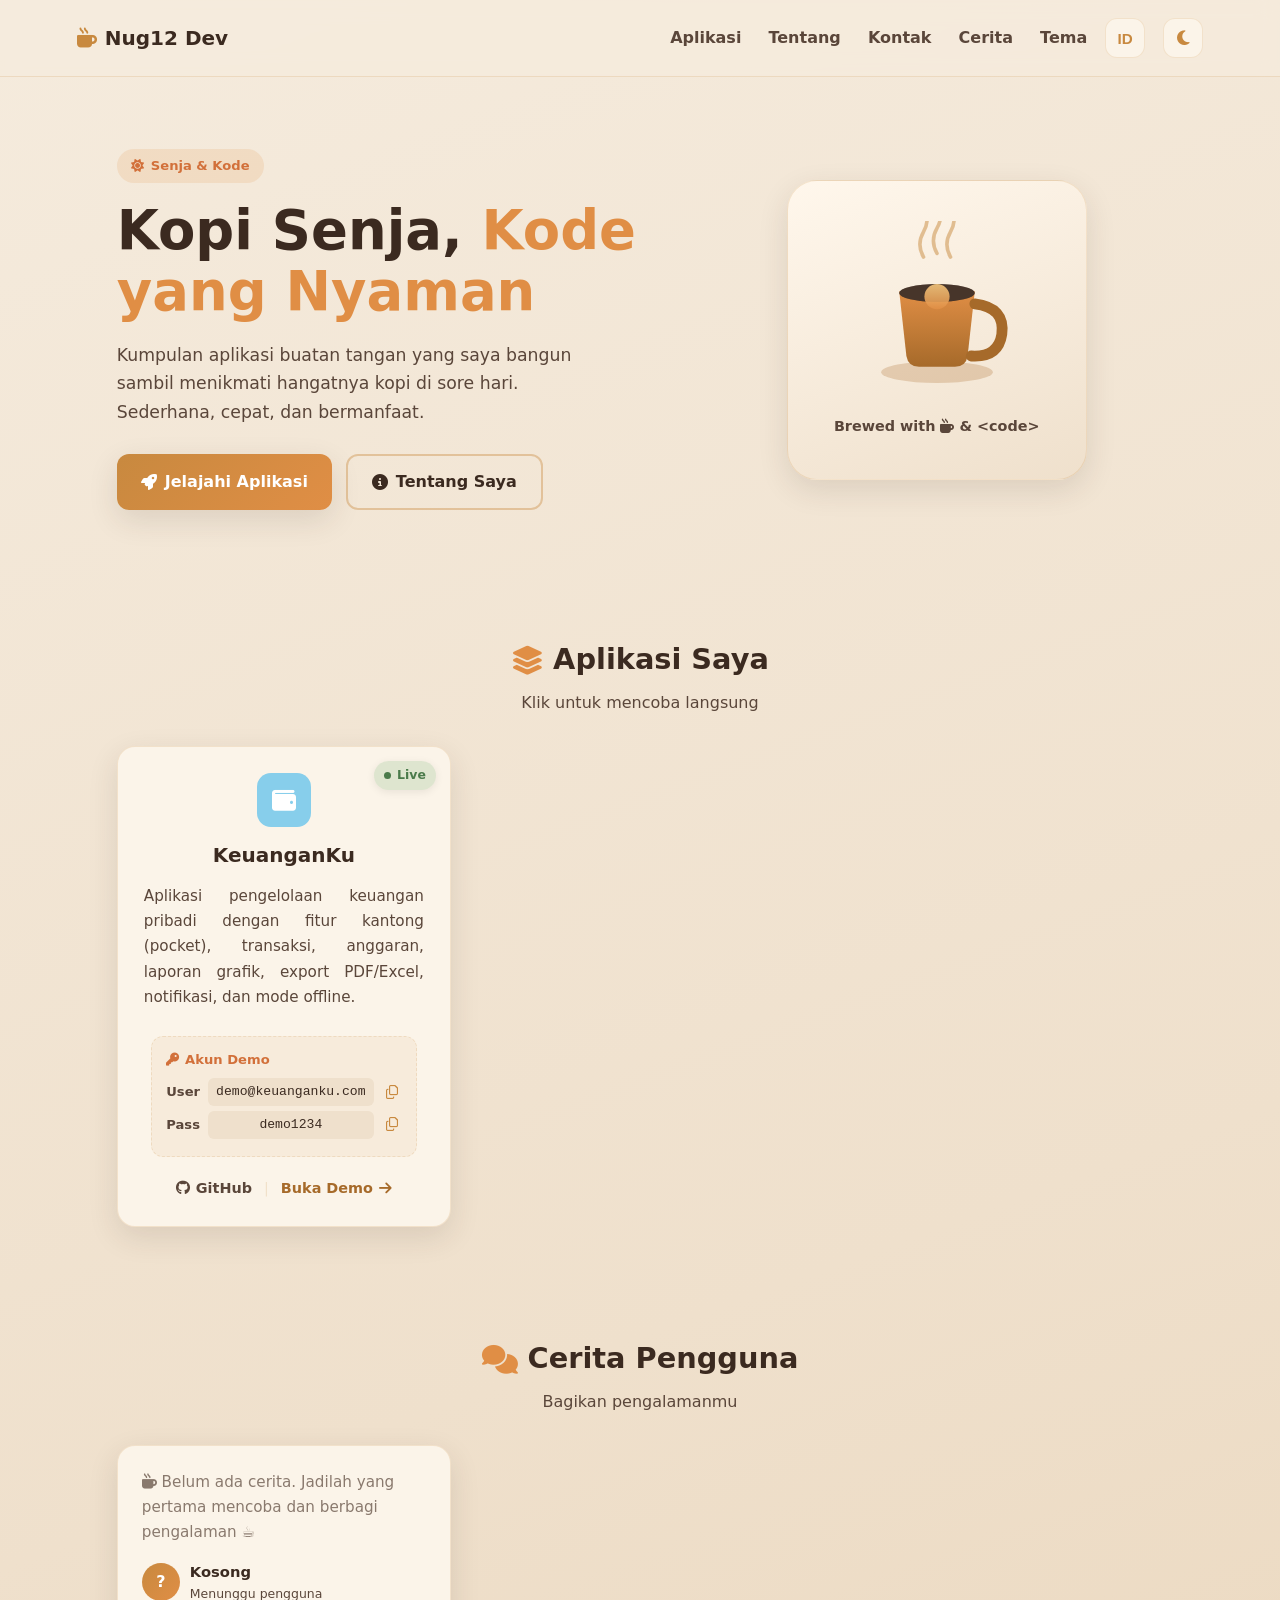
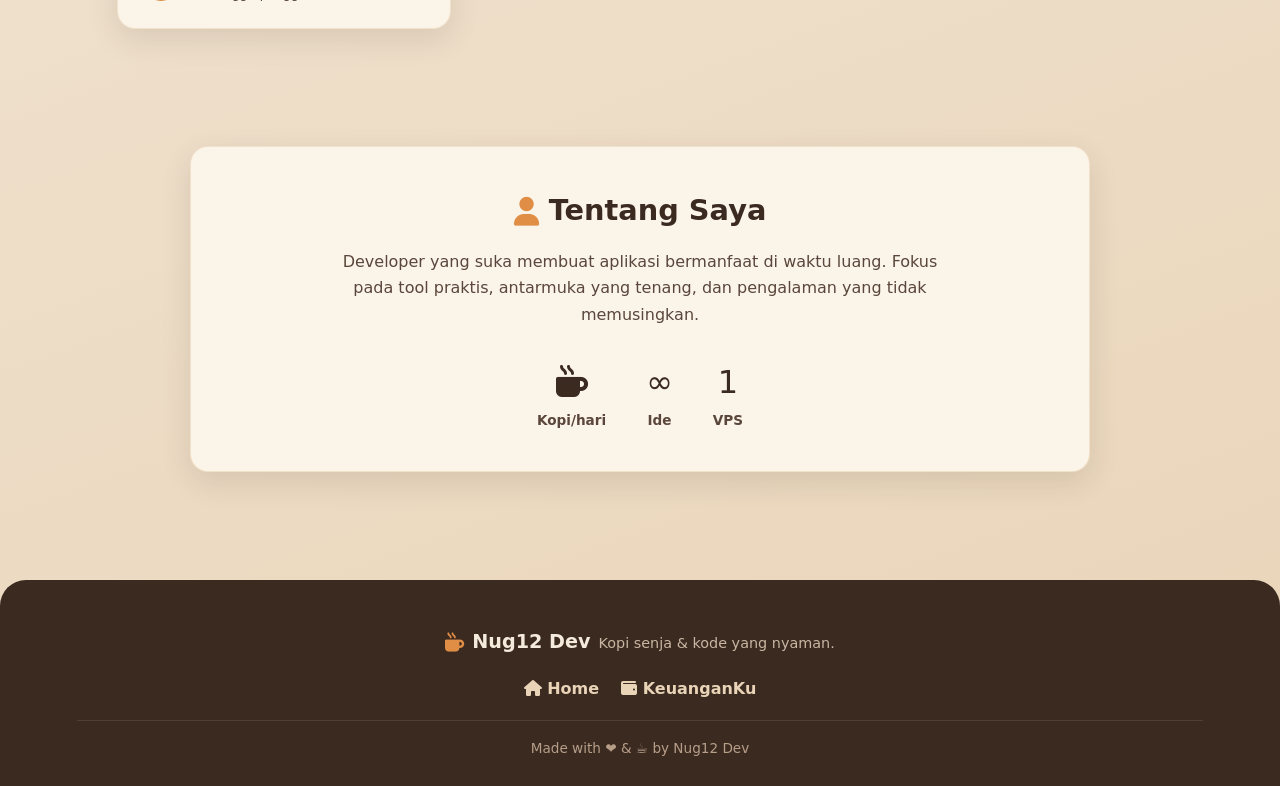
==== index.html @ 6201def8 "Fix bilingual landing page: hero orange accent, EN/ID toggle updates testimonials in real time, even" ====
<!DOCTYPE html>
<html lang="id" data-lang="id">
<head>
    <meta charset="UTF-8">
    <meta name="viewport" content="width=device-width, initial-scale=1.0">
    <title>Nug12 Dev — Kopi Senja & Kode</title>
    <link rel="preconnect" href="https://cdnjs.cloudflare.com" crossorigin>
    <link rel="stylesheet" href="style.css?v=27">
    <link rel="stylesheet" href="themes-all.css?v=26">
    <link rel="stylesheet" href="themes-gallery.css?v=5">
    <link rel="stylesheet" href="https://cdnjs.cloudflare.com/ajax/libs/font-awesome/6.5.0/css/all.min.css" media="print" onload="this.media='all'">
    <noscript><link rel="stylesheet" href="https://cdnjs.cloudflare.com/ajax/libs/font-awesome/6.5.0/css/all.min.css"></noscript>
    <script>try{const t=localStorage.getItem("theme");if(t==="dark"||(!t&&matchMedia("(prefers-color-scheme:dark)").matches))document.documentElement.classList.add("dark")}catch(e){}</script>
</head>
<body>
    <nav class="navbar">
        <div class="logo">
            <i class="fa-solid fa-mug-hot"></i> Nug12 Dev
        </div>
        <div class="nav-right">
            <div class="nav-links">
                <a href="#apps" data-text-id="Aplikasi" data-text-en="Applications">Aplikasi</a>
                <a href="#about" data-text-id="Tentang" data-text-en="About">Tentang</a>
                <a href="#contact" data-text-id="Kontak" data-text-en="Contact">Kontak</a>
                <a href="#" id="ceritaMenu" data-text-id="Cerita" data-text-en="Stories">Cerita</a>
                <a href="tema.html" data-text-id="Tema" data-text-en="Themes">Tema</a>
            </div>
            <button class="lang-toggle" id="langToggle" onclick="toggleLanguageNow()" aria-label="Ubah bahasa"><span class="lang-text">ID</span></button>
            <button class="theme-toggle" id="themeToggle" aria-label="Ganti tema">
                <i class="fa-solid fa-moon"></i>
            </button>
        </div>
    </nav>

    <main>
        <!-- HERO SPLIT -->
        <section class="hero">
            <div class="hero-text">
                <span class="badge"><i class="fa-solid fa-sun"></i> Senja & Kode</span>
                <h1 data-text-id="Kopi Senja, Kode yang Nyaman" data-text-en="Afternoon Coffee, Comfortable Code">Kopi Senja, <span class="accent">Kode yang Nyaman</span></h1>
                <p class="lead" data-text-id="Kumpulan aplikasi buatan tangan yang saya bangun sambil menikmati hangatnya kopi di sore hari. Sederhana, cepat, dan bermanfaat." data-text-en="A collection of handcrafted applications I built while enjoying warm coffee in the afternoon. Simple, fast, and useful.">Kumpulan aplikasi buatan tangan yang saya bangun sambil menikmati hangatnya kopi di sore hari. Sederhana, cepat, dan bermanfaat.</p>
                <div class="hero-cta">
                    <a href="#apps" class="btn btn-primary" data-text-id="Jelajahi Aplikasi" data-text-en="Explore Apps"><i class="fa-solid fa-rocket"></i> Jelajahi Aplikasi</a>
                    <a href="#about" class="btn btn-ghost" data-text-id="Tentang Saya" data-text-en="About Me"><i class="fa-solid fa-circle-info"></i> Tentang Saya</a>
                </div>
            </div>
            <div class="hero-art">
                <div class="art-card">
                    <!-- Custom SVG coffee illustration -->
                    <svg class="coffee-svg" viewBox="0 0 200 200" xmlns="http://www.w3.org/2000/svg" aria-label="Cangkir kopi senja">
                        <defs>
                            <linearGradient id="cup" x1="0" y1="0" x2="0" y2="1">
                                <stop offset="0%" stop-color="#E08E45"/>
                                <stop offset="100%" stop-color="#A66A2A"/>
                            </linearGradient>
                            <linearGradient id="sky" x1="0" y1="0" x2="0" y2="1">
                                <stop offset="0%" stop-color="#F5C77E"/>
                                <stop offset="100%" stop-color="#E08E45"/>
                            </linearGradient>
                        </defs>
                        <!-- steam -->
                        <g class="steam-g">
                            <path class="steam-p" d="M85 40 q-8 -14 0 -28 q8 -14 0 -28" fill="none" stroke="#C8893F" stroke-width="4" stroke-linecap="round" opacity=".5"/>
                            <path class="steam-p" d="M100 36 q-8 -14 0 -28 q8 -14 0 -28" fill="none" stroke="#C8893F" stroke-width="4" stroke-linecap="round" opacity=".5"/>
                            <path class="steam-p" d="M115 40 q-8 -14 0 -28 q8 -14 0 -28" fill="none" stroke="#C8893F" stroke-width="4" stroke-linecap="round" opacity=".5"/>
                        </g>
                        <!-- saucer -->
                        <ellipse cx="100" cy="168" rx="62" ry="12" fill="#A66A2A" opacity=".25"/>
                        <!-- cup body -->
                        <path d="M58 78 H142 L134 150 Q132 162 120 162 H80 Q68 162 66 150 Z" fill="url(#cup)"/>
                        <!-- cup inner -->
                        <ellipse cx="100" cy="80" rx="42" ry="10" fill="#3B2A20"/>
                        <ellipse cx="100" cy="80" rx="42" ry="10" fill="#5A463A" opacity=".4"/>
                        <!-- handle -->
                        <path d="M142 92 q34 4 30 34 q-4 26 -34 24" fill="none" stroke="#A66A2A" stroke-width="12" stroke-linecap="round"/>
                        <!-- sunset circle on cup -->
                        <circle cx="100" cy="84" r="14" fill="url(#sky)" opacity=".9"/>
                    </svg>
                    <p class="art-cap">Brewed with <i class="fa-solid fa-mug-hot"></i> &amp; &lt;code&gt;</p>
                </div>
            </div>
        </section>

        <!-- APPS -->
        <section class="apps" id="apps">
            <h2 class="section-title" data-text-id="Aplikasi Saya" data-text-en="My Applications"><i class="fa-solid fa-layer-group"></i> Aplikasi Saya</h2>
            <p class="section-sub" data-text-id="Klik untuk mencoba langsung" data-text-en="Click to try directly">Klik untuk mencoba langsung</p>
            <div class="apps-grid" id="appsGrid"><!-- injected by script.js --></div>
        </section>

        <!-- TESTIMONIALS -->
        <section class="testi" id="testi">
            <h2 class="section-title" data-text-id="Cerita Pengguna" data-text-en="User Stories"><i class="fa-solid fa-comments"></i> Cerita Pengguna</h2>
            <p class="section-sub" data-text-id="Bagikan pengalamanmu" data-text-en="Share your experience"><i class="fa-solid fa-mug-hot"></i> Bagikan pengalamanmu</p>
            <div class="testi-grid" id="testiGrid"><!-- injected by script.js --></div>
        </section>

        <!-- ABOUT -->
        <section class="about" id="about">
            <div class="about-inner">
                <h2 class="section-title" data-text-id="Tentang Saya" data-text-en="About Me"><i class="fa-solid fa-user"></i> Tentang Saya</h2>
                <p data-text-id="Developer yang suka membuat aplikasi bermanfaat di waktu luang. Fokus pada tool praktis, antarmuka yang tenang, dan pengalaman yang tidak memusingkan." data-text-en="A developer who loves building useful apps in spare time. Focus on practical tools, calm interfaces, and non-confusing experiences.">Developer yang suka membuat aplikasi bermanfaat di waktu luang. Fokus pada tool praktis, antarmuka yang tenang, dan pengalaman yang tidak memusingkan.</p>
                <div class="stats">
                    <div class="stat"><span class="num"><i class="fa-solid fa-mug-hot"></i></span><span class="lbl">Kopi/hari</span></div>
                    <div class="stat"><span class="num">∞</span><span class="lbl">Ide</span></div>
                    <div class="stat"><span class="num">1</span><span class="lbl">VPS</span></div>
                </div>
            </div>
        </section>
    </main>

    <footer class="footer" id="contact">
        <div class="foot-brand">
            <i class="fa-solid fa-mug-hot"></i> Nug12 Dev
            <p data-text-id="Kopi senja & kode yang nyaman." data-text-en="Afternoon coffee & comfortable code.">Kopi senja &amp; kode yang nyaman.</p>
        </div>
        <div class="foot-links">
            <a href="https://nug12.biz.id" data-text-id="Home" data-text-en="Home"><i class="fa-solid fa-house"></i> Home</a>
            <a href="https://keuanganku.nug12.biz.id" data-text-id="KeuanganKu" data-text-en="KeuanganKu"><i class="fa-solid fa-wallet"></i> KeuanganKu</a>
        </div>
        <p class="copy" data-text-id="Made with ❤️ & ☕ by Nug12 Dev" data-text-en="Made with ❤️ & ☕ by Nug12 Dev">Made with <i class="fa-solid fa-heart"></i> &amp; <i class="fa-solid fa-mug-hot"></i> by Nug12 Dev</p>
    </footer>


    <!-- MODAL CERITA PENGGUNA -->
    <div class="modal-overlay" id="ceritaModal" aria-hidden="true">
        <div class="modal-box" role="dialog" aria-modal="true" aria-labelledby="ceritaTitle">
            <button class="modal-close" id="ceritaClose" aria-label="Tutup">&times;</button>
            <h3 id="ceritaTitle" data-text-id="Bagikan Ceritamu" data-text-en="Share Your Story"><i class="fa-solid fa-comments"></i> Bagikan Ceritamu <i class="fa-solid fa-mug-hot"></i></h3>
            <form class="testi-form" id="testiForm" style="box-shadow:none;margin:0;padding:0;border:none;background:transparent">
                <div class="form-row">
                    <input type="text" id="tName" placeholder="Nama" maxlength="50" required>
                    <input type="text" id="tRole" placeholder="Peran (mis. Developer)" maxlength="50">
                </div>
                <textarea id="tQuote" placeholder="Cerita kamu..." maxlength="600" required></textarea>
                <input type="text" id="tHp" class="hp" tabindex="-1" autocomplete="off" aria-hidden="true">
                <div class="form-actions">
                    <button type="submit" class="btn btn-primary" data-text-id="Kirim" data-text-en="Send"><i class="fa-solid fa-paper-plane"></i> Kirim</button>
                    <span class="form-msg" id="tMsg"></span>
                </div>
            </form>
        </div>
    </div>

    <script src="themes-data.js?v=16" defer></script>
    <script src="themes-gallery.js?v=16" defer></script>
    <script src="lang.js?v=9" defer></script>
    <script src="script.js?v=10" defer></script>
</body>
</html>
---- style.css ----
:root{
  --cream:#F5EBDD;
  --cream-2:#EFE0CC;
  --caramel:#C8893F;
  --caramel-d:#A66A2A;
  --espresso:#3B2A20;
  --espresso-2:#5A463A;
  --sunset:#E08E45;
  --sunset-2:#D2703A;
  --card:#FBF4E9;
  --card-2:#FFF7EC;
  --shadow:0 10px 30px rgba(59,42,32,.12);
  --border:rgba(200,137,63,.18);
  --radius:18px;
}
/* DARK: senja malam */
html.dark{
  --cream:#241813;
  --cream-2:#1E130F;
  --card:#2E1F18;
  --card-2:#362519;
  --espresso:#F0E2D2;
  --espresso-2:#C9B6A3;
  --caramel:#E08E45;
  --caramel-d:#F0A857;
  --sunset:#E89B52;
  --sunset-2:#F0A857;
  --shadow:0 10px 30px rgba(0,0,0,.4);
  --border:rgba(224,142,69,.22);
}
*{box-sizing:border-box;margin:0;padding:0}
html{scroll-behavior:smooth}
body{
  font-family:"Segoe UI",system-ui,-apple-system,sans-serif;
  background:linear-gradient(160deg,var(--cream) 0%,var(--cream-2) 55%,#E9D4B8 100%);
  color:var(--espresso);line-height:1.65;min-height:100vh;
  transition:background .4s,color .4s;
}
html.dark body{background:linear-gradient(160deg,#1E130F 0%,#241813 60%,#2A1A12 100%)}
/* NAV */
.navbar{display:flex;justify-content:space-between;align-items:center;padding:18px 6vw;
  background:rgba(245,235,221,.7);backdrop-filter:blur(10px);position:sticky;top:0;z-index:50;border-bottom:1px solid var(--border);transition:background .4s}
html.dark .navbar{background:rgba(30,19,15,.75)}
.nav-right{display:flex;align-items:center;gap:18px}
.logo{font-weight:800;font-size:1.25rem;color:var(--espresso);display:flex;align-items:center;gap:8px}
.logo i{color:var(--caramel)}
.nav-links a{margin-left:22px;text-decoration:none;color:var(--espresso-2);font-weight:600;transition:.2s}
.nav-links a:hover{color:var(--caramel-d)}
.theme-toggle{background:var(--card);border:1px solid var(--border);color:var(--caramel);width:40px;height:40px;border-radius:12px;cursor:pointer;font-size:1.05rem;transition:.2s;display:flex;align-items:center;justify-content:center}
.theme-toggle:hover{transform:rotate(-15deg) scale(1.05)}
/* HERO */
.hero{display:grid;grid-template-columns:1.1fr .9fr;gap:40px;align-items:center;padding:8vh 6vw;max-width:1200px;margin:0 auto}
.badge{display:inline-flex;align-items:center;gap:7px;background:rgba(224,142,69,.16);color:var(--sunset-2);padding:6px 14px;border-radius:30px;font-size:.82rem;font-weight:700;margin-bottom:18px}
.hero h1{font-size:clamp(2.1rem,4.5vw,3.4rem);line-height:1.12;font-weight:800;color:var(--espresso)}
.accent{color:var(--sunset)}
.lead{margin:18px 0 28px;font-size:1.08rem;color:var(--espresso-2);max-width:480px}
.hero-cta{display:flex;gap:14px;flex-wrap:wrap}
.btn{display:inline-flex;align-items:center;gap:8px;padding:13px 24px;border-radius:12px;font-weight:700;text-decoration:none;transition:transform .15s,box-shadow .15s}
.btn-primary{background:linear-gradient(135deg,var(--caramel),var(--sunset));color:#fff;box-shadow:var(--shadow)}
.btn-primary:hover{transform:translateY(-2px);box-shadow:0 14px 36px rgba(224,142,69,.35)}
.btn-ghost{background:transparent;color:var(--espresso);border:2px solid rgba(200,137,63,.4)}
.btn-ghost:hover{border-color:var(--caramel);background:rgba(200,137,63,.08)}
/* HERO ART */
.hero-art{display:flex;justify-content:center}
.art-card{position:relative;width:300px;height:300px;border-radius:30px;background:linear-gradient(160deg,var(--card-2),var(--cream-2));box-shadow:var(--shadow);display:flex;flex-direction:column;align-items:center;justify-content:center;gap:14px;border:1px solid var(--border);transition:background .4s}
.coffee-svg{width:180px;height:180px}
.steam-g .steam-p{animation:steam 2.6s infinite ease-in}
.steam-g .steam-p:nth-child(2){animation-delay:.5s}
.steam-g .steam-p:nth-child(3){animation-delay:1s}
@keyframes steam{0%{opacity:0;transform:translateY(6px)}40%{opacity:.6}100%{opacity:0;transform:translateY(-10px)}}
.art-cap{color:var(--espresso-2);font-weight:600;font-size:.9rem}
/* SECTIONS */
.section-title{font-size:1.8rem;font-weight:800;color:var(--espresso);margin-bottom:6px;display:flex;align-items:center;gap:10px;justify-content:center}
.section-title i{color:var(--sunset)}
.section-sub{color:var(--espresso-2);margin-bottom:30px;text-align:center}
.apps,.testi{padding:6vh 6vw;max-width:1200px;margin:0 auto}
.apps-grid,.testi-grid{display:grid;grid-template-columns:repeat(auto-fill,minmax(270px,1fr));gap:22px}
.app-card{background:var(--card);border-radius:var(--radius);padding:26px;box-shadow:var(--shadow);border:1px solid var(--border);transition:transform .2s,box-shadow .2s;display:flex;flex-direction:column;gap:12px}
.app-card:hover{transform:translateY(-5px);box-shadow:0 18px 40px rgba(59,42,32,.18)}
.app-icon{width:54px;height:54px;border-radius:14px;display:flex;align-items:center;justify-content:center;font-size:1.5rem;color:#fff}
.app-card h3{font-size:1.25rem;color:var(--espresso)}
.app-card p{color:var(--espresso-2);font-size:.95rem;flex:1}
.app-meta{margin-top:auto;display:flex;align-items:center;justify-content:space-between;gap:12px;padding-top:8px}
.status{font-size:.78rem;font-weight:700;padding:4px 10px;border-radius:20px;display:inline-flex;align-items:center;gap:6px}
.status .dot{width:7px;height:7px;border-radius:50%;background:currentColor;display:inline-block}
.status.live{background:rgba(90,160,90,.18);color:#4a7a4a}
.status.live .dot{animation:pulseDot 1.4s infinite}
.status.down{background:rgba(192,57,43,.18);color:#c0392b}
.status.down .dot{animation:none}
@keyframes pulseDot{0%{box-shadow:0 0 0 0 currentColor;opacity:1}70%{box-shadow:0 0 0 6px transparent;opacity:.5}100%{box-shadow:0 0 0 0 transparent;opacity:1}}
.app-link{text-decoration:none;color:var(--caramel-d);font-weight:700;font-size:.9rem;display:inline-flex;align-items:center;gap:6px}
.app-link:hover{color:var(--sunset-2)}
/* TESTIMONIAL */
.testi-card{background:var(--card);border-radius:var(--radius);padding:24px;box-shadow:var(--shadow);border:1px solid var(--border);display:flex;flex-direction:column;gap:14px;transition:transform .2s}
.testi-card:hover{transform:translateY(-4px)}
.testi-quote{font-style:italic;color:var(--espresso-2)}
.testi-empty{color:var(--espresso-2);opacity:.7;font-size:.95rem}
.testi-author{display:flex;align-items:center;gap:10px;margin-top:auto}
.testi-avatar{width:38px;height:38px;border-radius:50%;background:linear-gradient(135deg,var(--caramel),var(--sunset));display:flex;align-items:center;justify-content:center;color:#fff;font-weight:800}
.testi-name{font-weight:700;color:var(--espresso);font-size:.92rem}
.testi-role{font-size:.78rem;color:var(--espresso-2)}
/* ABOUT */
.about{padding:7vh 6vw;display:flex;justify-content:center}
.about-inner{background:var(--card);border-radius:var(--radius);padding:40px;box-shadow:var(--shadow);border:1px solid var(--border);transition:background .4s;max-width:900px;width:100%;text-align:center}
.about p{color:var(--espresso-2);margin-top:14px;max-width:620px;margin-left:auto;margin-right:auto}
.about .section-title{justify-content:center;margin-bottom:14px}
.stats{display:flex;justify-content:center;gap:40px;margin-top:28px;flex-wrap:wrap}
.stat{display:flex;flex-direction:column;align-items:center}
.stat .num{font-size:2rem}
.stat .lbl{color:var(--espresso-2);font-size:.85rem;font-weight:600}
/* FOOTER */
.footer{background:var(--espresso);color:#F5EBDD;padding:46px 6vw 26px;margin-top:5vh;border-radius:26px 26px 0 0;transition:background .4s;text-align:center}
html.dark .footer{background:#140C08}
.foot-brand{font-size:1.2rem;font-weight:800;display:flex;align-items:center;gap:8px;margin-bottom:8px;justify-content:center}
.foot-brand i{color:var(--sunset)}
.foot-brand p{font-size:.9rem;color:#C9B6A3;font-weight:400;margin-top:4px}
.foot-links{display:flex;gap:22px;margin:18px auto;flex-wrap:wrap;justify-content:center}
.foot-links a{color:#E9D4B8;text-decoration:none;font-weight:600;transition:.2s}
.foot-links a:hover{color:var(--sunset)}
.copy{text-align:center;color:#B79E89;font-size:.85rem;margin-top:18px;border-top:1px solid rgba(255,255,255,.1);padding-top:16px}
/* RESPONSIVE */
@media(max-width:820px){
  .hero{grid-template-columns:1fr;text-align:center;padding-top:5vh}
  .lead{margin-left:auto;margin-right:auto}
  .hero-cta{justify-content:center}
  .hero-art{order:-1;margin-bottom:10px}
  .nav-links{display:none}
}
/* APP DEMO BOX */
.app-demo{margin-top:14px;background:rgba(200,137,63,.08);border:1px dashed var(--border);border-radius:12px;padding:12px 14px}
.demo-title{font-weight:700;color:var(--sunset-2);font-size:.82rem;margin-bottom:8px;display:flex;align-items:center;gap:6px}
.demo-row{display:flex;align-items:center;gap:8px;font-size:.82rem;margin:5px 0}
.demo-row span{color:var(--espresso-2);width:34px;font-weight:600}
.demo-row code{flex:1;background:var(--cream-2);padding:3px 8px;border-radius:6px;font-family:monospace;color:var(--espresso);overflow:hidden;text-overflow:ellipsis;white-space:nowrap}
.copy-btn{background:none;border:none;color:var(--caramel);cursor:pointer;font-size:.85rem;padding:2px 4px;border-radius:5px;transition:.15s}
.copy-btn:hover{background:var(--caramel);color:#fff}
/* BADGE LIVE - pojok kanan atas card */
.app-card{position:relative;overflow:hidden}
.status.corner{position:absolute;top:14px;right:14px;left:auto;margin:0;z-index:2;
  box-shadow:0 2px 8px rgba(0,0,0,.08)}

/* KEUANGANKU CARD - CENTER ALIGNED */
.keuanganku-card {
  display:flex;
  flex-direction:column;
  align-items:center;
  text-align:center;
}
.app-icon-wrapper {
  display:flex;
  flex-direction:column;
  align-items:center;
  gap:12px;
  width:100%;
}
.keuanganku-card .app-icon {
  margin:0 auto;
}
.keuanganku-card h3 {
  margin:0;
  text-align:center;
}
.keuanganku-card p {
  text-align:center;
}
.keuanganku-card .app-meta {
  justify-content:center;
  width:100%;
}

/* TESTIMONIAL FORM */
.testi-form{background:var(--card);border:1px solid var(--border);border-radius:var(--radius);
  padding:18px 20px;box-shadow:var(--shadow);margin-bottom:26px;display:flex;flex-direction:column;gap:12px;max-width:680px}
.form-row{display:flex;gap:12px;flex-wrap:wrap}
.testi-form input,.testi-form textarea{width:100%;padding:11px 14px;border-radius:10px;
  border:1px solid var(--border);background:var(--cream-2);color:var(--espresso);font-family:inherit;font-size:.95rem;transition:.2s}
.testi-form input:focus,.testi-form textarea:focus{outline:none;border-color:var(--caramel);box-shadow:0 0 0 3px rgba(200,137,63,.15)}
.testi-form textarea{min-height:84px;resize:vertical}
.testi-form .hp{display:none}
.form-actions{display:flex;align-items:center;gap:14px;flex-wrap:wrap;justify-content:center}
.form-msg{font-size:.88rem;font-weight:600}
.testi-form .btn-primary{padding:10px 20px;font-size:.92rem}
/* GH link */
.gh-link{color:var(--espresso-2);font-weight:600}
.gh-link:hover{color:var(--caramel-d)}
.sep{color:var(--border);font-weight:300;font-size:.9rem;user-select:none}
.app-card p{text-align:justify}

.theme-selector:hover {
  border-color: var(--caramel);
}
.theme-selector:focus {
  outline: none;
  border-color: var(--caramel);
  box-shadow: 0 0 0 3px rgba(200, 137, 63, 0.15);
}
@media (max-width: 820px) {
  .theme-selector {
    font-size: 0.85rem;
    max-width: 140px;
  }
}

/* ===== MODAL CERITA PENGGUNA ===== */
.modal-overlay{
  position:fixed;inset:0;background:rgba(20,12,8,.55);backdrop-filter:blur(4px);
  display:flex;align-items:center;justify-content:center;z-index:200;
  opacity:0;visibility:hidden;transition:opacity .25s,visibility .25s;padding:20px
}
.modal-overlay.open{opacity:1;visibility:visible}
.modal-box{
  background:var(--card);border:1px solid var(--border);border-radius:var(--radius);
  padding:28px 26px;max-width:520px;width:100%;box-shadow:0 20px 50px rgba(0,0,0,.35);
  position:relative;transform:translateY(12px) scale(.98);transition:transform .25s;max-height:90vh;overflow:auto
}
.modal-overlay.open .modal-box{transform:translateY(0) scale(1)}
.modal-box h3{color:var(--espresso);font-size:1.25rem;margin-bottom:16px;display:flex;align-items:center;gap:9px;justify-content:center}
.modal-box h3 i{color:var(--sunset)}
.modal-close{position:absolute;top:14px;right:16px;background:none;border:none;font-size:1.6rem;
  line-height:1;color:var(--espresso-2);cursor:pointer;transition:.15s}
.modal-close:hover{color:var(--caramel);transform:rotate(90deg)}
.modal-box .testi-form{margin:0;padding:0;border:none;background:transparent;box-shadow:none}

/* KeuanganKu card logo adapt dark/light */
.app-card-icon {
  filter: brightness(1);
  transition: filter 0.3s ease;
}

.dark .app-card-icon {
  filter: brightness(1.2) invert(0.15);
}

/* Language toggle button — match theme-toggle style */
.lang-toggle {
  background: var(--card);
  border: 1px solid var(--border);
  color: var(--caramel);
  width: 40px;
  height: 40px;
  border-radius: 12px;
  cursor: pointer;
  font-size: 1.05rem;
  transition: .2s;
  display: flex;
  align-items: center;
  justify-content: center;
  gap: 4px;
  padding: 0 8px;
}

.lang-toggle:hover {
  transform: rotate(15deg) scale(1.05);
}

.lang-toggle i {
  display: none;
}

.lang-toggle .lang-text {
  font-weight: 700;
  font-size: 0.95rem;
}

.dark .lang-toggle {
  background: var(--card-dark, #2a2a2a);
  color: var(--caramel-light, #e8d4b8);
}
---- themes-all.css ----
/* ========================================
   THEMES COLLECTION - 20 Tema Landing Page
   10 Coffee (dark pekat) + 10 Soft Dark (dark terang)
   ======================================== */

/* Cinnamon Latte - Kayu manis hangat — lebih soft dari original */
[data-theme="cinnamon-latte"] {
  --cream: #F8F0E5;
  --cream-2: #F0E4D2;
  --card: #FDF6EC;
  --card-2: #FFF8EF;
  --caramel: #C8854F;
  --caramel-d: #B5703A;
  --espresso: #3E2C1E;
  --espresso-2: #6B5340;
  --sunset: #E0894E;
  --sunset-2: #D2703A;
  --border: rgba(200,133,79,.15);
}
[data-theme="cinnamon-latte"].dark {
  --cream: #201610;
  --cream-2: #1A120C;
  --card: #2C2018;
  --card-2: #34241B;
  --caramel: #E08E45;
  --caramel-d: #F0A857;
  --espresso: #F0E4D2;
  --espresso-2: #C9B6A3;
  --sunset: #E89B52;
  --sunset-2: #F0A857;
  --border: rgba(224,142,69,.2);
}

/* Mocha Night - Mocha pekat — elegan, kontras tinggi */
[data-theme="mocha-night"] {
  --cream: #F2EADE;
  --cream-2: #E8DCCB;
  --card: #FBF4EA;
  --card-2: #FFF7EE;
  --caramel: #7A5C3A;
  --caramel-d: #684F32;
  --espresso: #2A1E14;
  --espresso-2: #5C4635;
  --sunset: #C88A4E;
  --sunset-2: #B87840;
  --border: rgba(122,92,58,.15);
}
[data-theme="mocha-night"].dark {
  --cream: #140E0A;
  --cream-2: #0F0A07;
  --card: #1E1510;
  --card-2: #261A13;
  --caramel: #D4945A;
  --caramel-d: #E0A36C;
  --espresso: #E8DCCB;
  --espresso-2: #B8A290;
  --sunset: #D4945A;
  --sunset-2: #E0A36C;
  --border: rgba(212,148,90,.2);
}

/* Caramel Macchiato - Karamel manis — cerah, energetik */
[data-theme="caramel-macchiato"] {
  --cream: #F6EDE0;
  --cream-2: #EDE0CF;
  --card: #FEF5E8;
  --card-2: #FFF8ED;
  --caramel: #D4943C;
  --caramel-d: #C48430;
  --espresso: #3B2A1C;
  --espresso-2: #6E5540;
  --sunset: #E8994A;
  --sunset-2: #DC8840;
  --border: rgba(212,148,60,.15);
}
[data-theme="caramel-macchiato"].dark {
  --cream: #221710;
  --cream-2: #1A120C;
  --card: #2E1F15;
  --card-2: #36261A;
  --caramel: #E8A050;
  --caramel-d: #F0B060;
  --espresso: #EDE0CF;
  --espresso-2: #C4AE9A;
  --sunset: #E8A050;
  --sunset-2: #F0B060;
  --border: rgba(232,160,80,.2);
}

/* Sunset Ember - Bara senja — orange menyala, dramatis */
[data-theme="sunset-ember"] {
  --cream: #F7EDE0;
  --cream-2: #EFE0D0;
  --card: #FEF5EC;
  --card-2: #FFF8F0;
  --caramel: #D46A3A;
  --caramel-d: #C45C30;
  --espresso: #3A2820;
  --espresso-2: #6E4E3E;
  --sunset: #E87A3C;
  --sunset-2: #DC6C30;
  --border: rgba(212,106,58,.15);
}
[data-theme="sunset-ember"].dark {
  --cream: #241510;
  --cream-2: #1C100C;
  --card: #301D15;
  --card-2: #38251A;
  --caramel: #E88040;
  --caramel-d: #F09050;
  --espresso: #EFE0D0;
  --espresso-2: #C8A898;
  --sunset: #E88040;
  --sunset-2: #F09050;
  --border: rgba(232,128,64,.2);
}

/* Hazelnut Cream - Krim hazelnut — lembut, netral, kalem */
[data-theme="hazelnut-cream"] {
  --cream: #FAF2E6;
  --cream-2: #F2E8D8;
  --card: #FFF7EE;
  --card-2: #FFFAF2;
  --caramel: #B8966A;
  --caramel-d: #A58658;
  --espresso: #3C3024;
  --espresso-2: #6E5E4E;
  --sunset: #D49864;
  --sunset-2: #C88854;
  --border: rgba(184,150,106,.15);
}
[data-theme="hazelnut-cream"].dark {
  --cream: #1E1610;
  --cream-2: #16100C;
  --card: #2A2018;
  --card-2: #32281E;
  --caramel: #D4A06C;
  --caramel-d: #DCB07C;
  --espresso: #F2E8D8;
  --espresso-2: #C8B8A8;
  --sunset: #D4A06C;
  --sunset-2: #DCB07C;
  --border: rgba(212,160,108,.2);
}

/* Espresso Shot - Espresso pekat — bold, maskulin, berani */
[data-theme="espresso-shot"] {
  --cream: #EDE4D6;
  --cream-2: #E0D4C2;
  --card: #F8EFE2;
  --card-2: #FCF4E8;
  --caramel: #5C4032;
  --caramel-d: #4E3528;
  --espresso: #241810;
  --espresso-2: #4E3A2C;
  --sunset: #B87A44;
  --sunset-2: #A86C38;
  --border: rgba(92,64,50,.15);
}
[data-theme="espresso-shot"].dark {
  --cream: #0F0A06;
  --cream-2: #0A0604;
  --card: #18100A;
  --card-2: #201810;
  --caramel: #C89058;
  --caramel-d: #D8A068;
  --espresso: #E0D4C2;
  --espresso-2: #A89078;
  --sunset: #C89058;
  --sunset-2: #D8A068;
  --border: rgba(200,144,88,.2);
}

/* Vanilla Bean - Vanilla creamy — paling terang, fresh */
[data-theme="vanilla-bean"] {
  --cream: #FCF6EC;
  --cream-2: #F6ECD8;
  --card: #FFFAF0;
  --card-2: #FFFCF5;
  --caramel: #C8A87C;
  --caramel-d: #B89868;
  --espresso: #3C3228;
  --espresso-2: #70604C;
  --sunset: #D8A45C;
  --sunset-2: #CC9450;
  --border: rgba(200,168,124,.14);
}
[data-theme="vanilla-bean"].dark {
  --cream: #1C1612;
  --cream-2: #14100C;
  --card: #28201A;
  --card-2: #302820;
  --caramel: #D8AC78;
  --caramel-d: #E0BC88;
  --espresso: #F6ECD8;
  --espresso-2: #C8B4A0;
  --sunset: #D8AC78;
  --sunset-2: #E0BC88;
  --border: rgba(216,172,120,.18);
}

/* Chocolate Truffle - Cokelat truffle — kaya, hangat, mewah */
[data-theme="chocolate-truffle"] {
  --cream: #F0E6D6;
  --cream-2: #E4D8C4;
  --card: #F8EFE0;
  --card-2: #FCF4E6;
  --caramel: #6E4E38;
  --caramel-d: #5E4030;
  --espresso: #221810;
  --espresso-2: #4E3A2C;
  --sunset: #C87E4A;
  --sunset-2: #B8703C;
  --border: rgba(110,78,56,.15);
}
[data-theme="chocolate-truffle"].dark {
  --cream: #120C08;
  --cream-2: #0C0806;
  --card: #1A120E;
  --card-2: #221812;
  --caramel: #D4945C;
  --caramel-d: #DC9E68;
  --espresso: #E4D8C4;
  --espresso-2: #B09880;
  --sunset: #D4945C;
  --sunset-2: #DC9E68;
  --border: rgba(212,148,92,.2);
}

/* Pumpkin Spice - Labu rempah — musim gugur, earthy */
[data-theme="pumpkin-spice"] {
  --cream: #F5EADE;
  --cream-2: #EBE0D0;
  --card: #FCF3E8;
  --card-2: #FFF7EE;
  --caramel: #C8783A;
  --caramel-d: #B66830;
  --espresso: #3A2A1E;
  --espresso-2: #6E5440;
  --sunset: #E08040;
  --sunset-2: #D47038;
  --border: rgba(200,120,58,.16);
}
[data-theme="pumpkin-spice"].dark {
  --cream: #221510;
  --cream-2: #1A100C;
  --card: #2E1D15;
  --card-2: #36251A;
  --caramel: #E08844;
  --caramel-d: #E89854;
  --espresso: #EBE0D0;
  --espresso-2: #C4AA94;
  --sunset: #E08844;
  --sunset-2: #E89854;
  --border: rgba(224,136,68,.2);
}

/* Midnight Roast - Sangrai tengah malam — paling dark, elegran */
[data-theme="midnight-roast"] {
  --cream: #EAE2D4;
  --cream-2: #DCD0BE;
  --card: #F4ECDE;
  --card-2: #F8F0E4;
  --caramel: #4E3828;
  --caramel-d: #3E2C20;
  --espresso: #1C140E;
  --espresso-2: #42342A;
  --sunset: #B07040;
  --sunset-2: #A06434;
  --border: rgba(78,56,40,.14);
}
[data-theme="midnight-roast"].dark {
  --cream: #0A0604;
  --cream-2: #060404;
  --card: #120C08;
  --card-2: #1A120C;
  --caramel: #C0844C;
  --caramel-d: #CC9058;
  --espresso: #DCD0BE;
  --espresso-2: #9C8874;
  --sunset: #C0844C;
  --sunset-2: #CC9058;
  --border: rgba(192,132,76,.18);
}

/* ===== 10 SOFT DARK THEMES (dark lebih terang) ===== */

[data-theme="sunset-breeze"] {
  --cream: #FFF5E6;
  --cream-2: #FFE9CC;
  --caramel: #FF9A3D;
  --caramel-d: #E68A35;
  --espresso: #2C1810;
  --espresso-2: #664D3F;
  --sunset: #FF7043;
  --sunset-2: #FF5722;
  --card: #FFFAF5;
  --card-2: #FFF8F0;
  --shadow: 0 10px 30px rgba(44, 24, 16, 0.1);
  --border: rgba(255, 154, 61, 0.2);
  --radius: 18px;
}
[data-theme="sunset-breeze"].dark {
  --cream: #3A3028;
  --cream-2: #342A22;
  --card: #4A3F35;
  --card-2: #524740;
  --espresso: #FFE9CC;
  --espresso-2: #D4BCA5;
  --caramel: #FFAB5E;
  --caramel-d: #FFB870;
  --sunset: #FF8A65;
  --sunset-2: #FFB870;
  --shadow: 0 10px 30px rgba(0, 0, 0, 0.25);
  --border: rgba(255, 171, 94, 0.25);
}
[data-theme="sunset-breeze"].dark body {
  background: linear-gradient(160deg, #342A22 0%, #3A3028 60%, #403530 100%);
}


[data-theme="ocean-mist"] {
  --cream: #E8F4F8;
  --cream-2: #D6EAF0;
  --caramel: #4A9FBA;
  --caramel-d: #3D8CA5;
  --espresso: #1B3A4A;
  --espresso-2: #2D5568;
  --sunset: #5FB8D6;
  --sunset-2: #4A9FBA;
  --card: #F5FBFD;
  --card-2: #EDF7FA;
  --shadow: 0 10px 30px rgba(27, 58, 74, 0.12);
  --border: rgba(74, 159, 186, 0.2);
  --radius: 18px;
}
[data-theme="ocean-mist"].dark {
  --cream: #2A3F4A;
  --cream-2: #253842;
  --card: #344F5C;
  --card-2: #3D5864;
  --espresso: #D6EAF0;
  --espresso-2: #B8D4DD;
  --caramel: #6BC5E0;
  --caramel-d: #7DD1E8;
  --sunset: #7DD1E8;
  --sunset-2: #8FD9ED;
  --shadow: 0 10px 30px rgba(0, 0, 0, 0.25);
  --border: rgba(107, 197, 224, 0.25);
}
[data-theme="ocean-mist"].dark body {
  background: linear-gradient(160deg, #253842 0%, #2A3F4A 60%, #2F4552 100%);
}


[data-theme="forest-dew"] {
  --cream: #E8F5E9;
  --cream-2: #D4EBD6;
  --caramel: #66BB6A;
  --caramel-d: #57A85B;
  --espresso: #1B3A1E;
  --espresso-2: #2D5630;
  --sunset: #81C784;
  --sunset-2: #66BB6A;
  --card: #F1F9F2;
  --card-2: #EDF7EE;
  --shadow: 0 10px 30px rgba(27, 58, 30, 0.12);
  --border: rgba(102, 187, 106, 0.2);
  --radius: 18px;
}
[data-theme="forest-dew"].dark {
  --cream: #2A3F2D;
  --cream-2: #253826;
  --card: #344F38;
  --card-2: #3D5841;
  --espresso: #D4EBD6;
  --espresso-2: #B8D8BB;
  --caramel: #7ED685;
  --caramel-d: #8FE096;
  --sunset: #8FE096;
  --sunset-2: #A0E9A6;
  --shadow: 0 10px 30px rgba(0, 0, 0, 0.25);
  --border: rgba(126, 214, 133, 0.25);
}
[data-theme="forest-dew"].dark body {
  background: linear-gradient(160deg, #253826 0%, #2A3F2D 60%, #2F4532 100%);
}


[data-theme="lavender-dream"] {
  --cream: #F3E5F5;
  --cream-2: #E1BEE7;
  --caramel: #AB47BC;
  --caramel-d: #9C27B0;
  --espresso: #38233B;
  --espresso-2: #5D3E61;
  --sunset: #CE93D8;
  --sunset-2: #BA68C8;
  --card: #FAF5FB;
  --card-2: #F7F0F8;
  --shadow: 0 10px 30px rgba(56, 35, 59, 0.12);
  --border: rgba(171, 71, 188, 0.2);
  --radius: 18px;
}
[data-theme="lavender-dream"].dark {
  --cream: #3F2A42;
  --cream-2: #38253B;
  --card: #4F3A52;
  --card-2: #58435B;
  --espresso: #E1BEE7;
  --espresso-2: #CDA8D3;
  --caramel: #CE93D8;
  --caramel-d: #E1BEE7;
  --sunset: #E1BEE7;
  --sunset-2: #F3E5F5;
  --shadow: 0 10px 30px rgba(0, 0, 0, 0.25);
  --border: rgba(206, 147, 216, 0.25);
}
[data-theme="lavender-dream"].dark body {
  background: linear-gradient(160deg, #38253B 0%, #3F2A42 60%, #453047 100%);
}


[data-theme="peachy-sunset"] {
  --cream: #FFF3E0;
  --cream-2: #FFE0B2;
  --caramel: #FF9800;
  --caramel-d: #F57C00;
  --espresso: #3E2723;
  --espresso-2: #5D4037;
  --sunset: #FFB74D;
  --sunset-2: #FFA726;
  --card: #FFFBF5;
  --card-2: #FFF9F0;
  --shadow: 0 10px 30px rgba(62, 39, 35, 0.12);
  --border: rgba(255, 152, 0, 0.2);
  --radius: 18px;
}
[data-theme="peachy-sunset"].dark {
  --cream: #423028;
  --cream-2: #3C2A22;
  --card: #524035;
  --card-2: #5B483E;
  --espresso: #FFE0B2;
  --espresso-2: #FFCC80;
  --caramel: #FFB74D;
  --caramel-d: #FFCC80;
  --sunset: #FFCC80;
  --sunset-2: #FFD699;
  --shadow: 0 10px 30px rgba(0, 0, 0, 0.25);
  --border: rgba(255, 183, 77, 0.25);
}
[data-theme="peachy-sunset"].dark body {
  background: linear-gradient(160deg, #3C2A22 0%, #423028 60%, #48352D 100%);
}


[data-theme="cherry-blossom"] {
  --cream: #FCE4EC;
  --cream-2: #F8BBD0;
  --caramel: #EC407A;
  --caramel-d: #E91E63;
  --espresso: #3E2228;
  --espresso-2: #5D3840;
  --sunset: #F48FB1;
  --sunset-2: #F06292;
  --card: #FEF5F8;
  --card-2: #FDF0F4;
  --shadow: 0 10px 30px rgba(62, 34, 40, 0.12);
  --border: rgba(236, 64, 122, 0.2);
  --radius: 18px;
}
[data-theme="cherry-blossom"].dark {
  --cream: #422830;
  --cream-2: #3C2228;
  --card: #523540;
  --card-2: #5B3E48;
  --espresso: #F8BBD0;
  --espresso-2: #F48FB1;
  --caramel: #F48FB1;
  --caramel-d: #F8BBD0;
  --sunset: #F8BBD0;
  --sunset-2: #FCE4EC;
  --shadow: 0 10px 30px rgba(0, 0, 0, 0.25);
  --border: rgba(244, 143, 177, 0.25);
}
[data-theme="cherry-blossom"].dark body {
  background: linear-gradient(160deg, #3C2228 0%, #422830 60%, #482E35 100%);
}


[data-theme="mint-fresh"] {
  --cream: #E0F2F1;
  --cream-2: #B2DFDB;
  --caramel: #26A69A;
  --caramel-d: #00897B;
  --espresso: #1B3A38;
  --espresso-2: #2D5553;
  --sunset: #4DB6AC;
  --sunset-2: #26A69A;
  --card: #F0F9F8;
  --card-2: #EDF7F6;
  --shadow: 0 10px 30px rgba(27, 58, 56, 0.12);
  --border: rgba(38, 166, 154, 0.2);
  --radius: 18px;
}
[data-theme="mint-fresh"].dark {
  --cream: #2A3F3E;
  --cream-2: #253836;
  --card: #344F4D;
  --card-2: #3D5856;
  --espresso: #B2DFDB;
  --espresso-2: #80CBC4;
  --caramel: #4DB6AC;
  --caramel-d: #80CBC4;
  --sunset: #80CBC4;
  --sunset-2: #B2DFDB;
  --shadow: 0 10px 30px rgba(0, 0, 0, 0.25);
  --border: rgba(77, 182, 172, 0.25);
}
[data-theme="mint-fresh"].dark body {
  background: linear-gradient(160deg, #253836 0%, #2A3F3E 60%, #2F4543 100%);
}


[data-theme="golden-hour"] {
  --cream: #FFF8E1;
  --cream-2: #FFECB3;
  --caramel: #FFA000;
  --caramel-d: #FF8F00;
  --espresso: #3E2F23;
  --espresso-2: #5D4A37;
  --sunset: #FFCA28;
  --sunset-2: #FFB300;
  --card: #FFFCF5;
  --card-2: #FFFAF0;
  --shadow: 0 10px 30px rgba(62, 47, 35, 0.12);
  --border: rgba(255, 160, 0, 0.2);
  --radius: 18px;
}
[data-theme="golden-hour"].dark {
  --cream: #423528;
  --cream-2: #3C2F22;
  --card: #524535;
  --card-2: #5B4E3E;
  --espresso: #FFECB3;
  --espresso-2: #FFE082;
  --caramel: #FFD54F;
  --caramel-d: #FFE082;
  --sunset: #FFE082;
  --sunset-2: #FFECB3;
  --shadow: 0 10px 30px rgba(0, 0, 0, 0.25);
  --border: rgba(255, 213, 79, 0.25);
}
[data-theme="golden-hour"].dark body {
  background: linear-gradient(160deg, #3C2F22 0%, #423528 60%, #483B2D 100%);
}


[data-theme="sky-blue"] {
  --cream: #E1F5FE;
  --cream-2: #B3E5FC;
  --caramel: #0288D1;
  --caramel-d: #0277BD;
  --espresso: #1B2E3A;
  --espresso-2: #2D4753;
  --sunset: #29B6F6;
  --sunset-2: #03A9F4;
  --card: #F0FAFE;
  --card-2: #EDF8FD;
  --shadow: 0 10px 30px rgba(27, 46, 58, 0.12);
  --border: rgba(2, 136, 209, 0.2);
  --radius: 18px;
}
[data-theme="sky-blue"].dark {
  --cream: #2A3842;
  --cream-2: #25323A;
  --card: #344852;
  --card-2: #3D515B;
  --espresso: #B3E5FC;
  --espresso-2: #81D4FA;
  --caramel: #4FC3F7;
  --caramel-d: #81D4FA;
  --sunset: #81D4FA;
  --sunset-2: #B3E5FC;
  --shadow: 0 10px 30px rgba(0, 0, 0, 0.25);
  --border: rgba(79, 195, 247, 0.25);
}
[data-theme="sky-blue"].dark body {
  background: linear-gradient(160deg, #25323A 0%, #2A3842 60%, #2F3E47 100%);
}


[data-theme="rose-gold"] {
  --cream: #FFF0F5;
  --cream-2: #FFE4E9;
  --caramel: #D4A5A5;
  --caramel-d: #C48F8F;
  --espresso: #3E2328;
  --espresso-2: #5D3840;
  --sunset: #E8B4B8;
  --sunset-2: #D4A5A5;
  --card: #FFF8FA;
  --card-2: #FFF5F7;
  --shadow: 0 10px 30px rgba(62, 35, 40, 0.12);
  --border: rgba(212, 165, 165, 0.2);
  --radius: 18px;
}
[data-theme="rose-gold"].dark {
  --cream: #422830;
  --cream-2: #3C2228;
  --card: #523540;
  --card-2: #5B3E48;
  --espresso: #FFE4E9;
  --espresso-2: #F5CAD1;
  --caramel: #E8B4B8;
  --caramel-d: #F5CAD1;
  --sunset: #F5CAD1;
  --sunset-2: #FFE4E9;
  --shadow: 0 10px 30px rgba(0, 0, 0, 0.25);
  --border: rgba(232, 180, 184, 0.25);
}
[data-theme="rose-gold"].dark body {
  background: linear-gradient(160deg, #3C2228 0%, #422830 60%, #482E35 100%);
}

/* ===== LEBARAN EMAS ===== */
[data-theme="lebaran-emas"] {
  --lebaran-1: #3CB371;
  --lebaran-2: #7DD88F;
  --lebaran-3: #2E8B57;
  --lebaran-4: #E8F8EE;
  --lebaran-5: #A8E6C1;
  --lebaran-6: #1F6B41;
  --cream: #E8F8EE;
  --cream-2: #D4F1E0;
  --card: #F0FAF6;
  --card-2: #E8F8EE;
  --caramel: #3CB371;
  --caramel-d: #2E8B57;
  --espresso: #1F6B41;
  --espresso-2: #4A9D6F;
  --sunset: #7DD88F;
  --sunset-2: #5ECB76;
  --border: rgba(62,179,87,.15);
}
[data-theme="lebaran-emas"].dark {
  --lebaran-1: #7DD88F;
  --lebaran-2: #3CB371;
  --lebaran-3: #1F6B41;
  --lebaran-4: #164B33;
  --lebaran-5: #2E8B57;
  --lebaran-6: #0D3D28;
  --cream: #0D3D28;
  --cream-2: #0A2E1F;
  --card: #164B33;
  --card-2: #1A5A3C;
  --caramel: #7DD88F;
  --caramel-d: #5ECB76;
  --espresso: #E8F8EE;
  --espresso-2: #A8E6C1;
  --sunset: #3CB371;
  --sunset-2: #2E8B57;
  --border: rgba(125,216,143,.15);
}

/* ===== NATAL SALJU ===== */
[data-theme="natal-salju"] {
  --natal-1: #87CEEB;
  --natal-2: #B0E0E6;
  --natal-3: #4FA8E0;
  --natal-4: #E0F6FF;
  --natal-5: #ADD8E6;
  --natal-6: #1E90FF;
  --cream: #E0F6FF;
  --cream-2: #D0EEF9;
  --card: #E8F4FA;
  --card-2: #E0F6FF;
  --caramel: #87CEEB;
  --caramel-d: #4FA8E0;
  --espresso: #1E90FF;
  --espresso-2: #4169E1;
  --sunset: #B0E0E6;
  --sunset-2: #87CEEB;
  --border: rgba(79,168,224,.15);
}
[data-theme="natal-salju"].dark {
  --natal-1: #B0E0E6;
  --natal-2: #87CEEB;
  --natal-3: #1E90FF;
  --natal-4: #0A2F51;
  --natal-5: #4FA8E0;
  --natal-6: #0B1E3A;
  --cream: #0B1E3A;
  --cream-2: #081728;
  --card: #0F2D5C;
  --card-2: #1A4A7F;
  --caramel: #B0E0E6;
  --caramel-d: #87CEEB;
  --espresso: #E0F6FF;
  --espresso-2: #ADD8E6;
  --sunset: #87CEEB;
  --sunset-2: #4FA8E0;
  --border: rgba(176,224,230,.15);
}

/* Body background override per tema */
[data-theme="natal-salju"] body {
  background: linear-gradient(160deg, var(--cream) 0%, var(--cream-2) 55%, #D0EEF9 100%);
}
[data-theme="natal-salju"].dark body {
  background: linear-gradient(160deg, #081728 0%, #0A2F51 60%, #0D3D28 100%);
}

/* ===== KEMERDEKAAN ===== */
[data-theme="kemerdekaan"] {
  --kemerdekaan-1: #FF3333;
  --kemerdekaan-2: #FF6B6B;
  --kemerdekaan-3: #E60012;
  --kemerdekaan-4: #FFE5E5;
  --kemerdekaan-5: #FF9999;
  --kemerdekaan-6: #CC0000;
  --cream: #FFE5E5;
  --cream-2: #FFD9D9;
  --card: #FFF0F0;
  --card-2: #FFE5E5;
  --caramel: #FF3333;
  --caramel-d: #E60012;
  --espresso: #CC0000;
  --espresso-2: #B30000;
  --sunset: #FF6B6B;
  --sunset-2: #FF3333;
  --border: rgba(230,0,18,.15);
}
[data-theme="kemerdekaan"].dark {
  --kemerdekaan-1: #FF6B6B;
  --kemerdekaan-2: #FF3333;
  --kemerdekaan-3: #CC0000;
  --kemerdekaan-4: #330000;
  --kemerdekaan-5: #E60012;
  --kemerdekaan-6: #1A0000;
  --cream: #1A0000;
  --cream-2: #0D0000;
  --card: #330000;
  --card-2: #4D0000;
  --caramel: #FF6B6B;
  --caramel-d: #FF3333;
  --espresso: #FFE5E5;
  --espresso-2: #FF9999;
  --sunset: #FF3333;
  --sunset-2: #E60012;
  --border: rgba(255,107,107,.15);
}

/* Body background override - Kemerdekaan */
[data-theme="kemerdekaan"] body {
  background: linear-gradient(160deg, var(--cream) 0%, var(--cream-2) 55%, #FFD9D9 100%);
}
[data-theme="kemerdekaan"].dark body {
  background: linear-gradient(160deg, #0D0000 0%, #330000 60%, #1A0000 100%);
}

/* ===== EVENT THEMES — CSS VARS ===== */

[data-theme="golden-eid"] {
  --lebaran-1: #3CB371;
  --lebaran-2: #7DD88F;
  --lebaran-3: #2E8B57;
  --lebaran-4: #E8F8EE;
  --lebaran-5: #A8E6C1;
  --lebaran-6: #1F6B41;
}

[data-theme="golden-eid"].dark {
  --lebaran-1: #2E8B57;
  --lebaran-2: #1F6B41;
  --lebaran-3: #7DD88F;
  --lebaran-4: #164D31;
  --lebaran-5: #0D3A23;
  --lebaran-6: #A8E6C1;
}

[data-theme="snowy-christmas"] {
  --natal-1: #4FA8E0;
  --natal-2: #82C4F0;
  --natal-3: #1E7BC4;
  --natal-4: #E8F4FB;
  --natal-5: #B3D9F2;
  --natal-6: #0A4A8A;
}

[data-theme="snowy-christmas"].dark {
  --natal-1: #1E7BC4;
  --natal-2: #0A4A8A;
  --natal-3: #82C4F0;
  --natal-4: #0D3A5C;
  --natal-5: #061F35;
  --natal-6: #B3D9F2;
}

[data-theme="independence-day"] {
  --kemerdekaan-1: #E60012;
  --kemerdekaan-2: #F24B4B;
  --kemerdekaan-3: #B80009;
  --kemerdekaan-4: #FFF0F0;
  --kemerdekaan-5: #FF9999;
  --kemerdekaan-6: #7A0007;
}

[data-theme="independence-day"].dark {
  --kemerdekaan-1: #B80009;
  --kemerdekaan-2: #7A0007;
  --kemerdekaan-3: #F24B4B;
  --kemerdekaan-4: #4A0004;
  --kemerdekaan-5: #2D0002;
  --kemerdekaan-6: #FF9999;
}

/* ===== EVENT THEME BODY GRADIENTS ===== */

[data-theme="golden-eid"] body {
  background: linear-gradient(160deg, #1F6B41 0%, #2E8B57 60%, #3CB371 100%);
}

[data-theme="golden-eid"].dark body {
  background: linear-gradient(160deg, #0D3A23 0%, #164D31 60%, #1F6B41 100%);
}

[data-theme="snowy-christmas"] body {
  background: linear-gradient(160deg, #0A4A8A 0%, #1E7BC4 60%, #4FA8E0 100%);
}

[data-theme="snowy-christmas"].dark body {
  background: linear-gradient(160deg, #061F35 0%, #0D3A5C 60%, #0A4A8A 100%);
}

[data-theme="independence-day"] body {
  background: linear-gradient(160deg, #7A0007 0%, #B80009 60%, #E60012 100%);
}

[data-theme="independence-day"].dark body {
  background: linear-gradient(160deg, #2D0002 0%, #4A0004 60%, #7A0007 100%);
}
---- themes-gallery.css ----
/* ===== THEME GALLERY — KARTU NAMA v3 ===== */
.themes-section{padding:6vh 6vw;max-width:1200px;margin:0 auto}
.themes-hero{text-align:center;margin-bottom:30px}
.themes-hero .hero-logo{font-size:1.7rem;font-weight:800;color:var(--espresso);display:flex;align-items:center;justify-content:center;gap:12px}
.themes-hero .hero-logo .sep{color:var(--caramel);font-weight:400}
.themes-hero .hero-sub{max-width:620px;margin:12px auto 0;color:var(--espresso-2);font-size:.92rem;line-height:1.6}
.theme-divider{display:flex;align-items:center;gap:14px;margin:46px 0 6px;font-weight:800;color:var(--accent,var(--caramel))}
.theme-divider::before,.theme-divider::after{content:"";flex:1;height:2px;background:linear-gradient(90deg,transparent,var(--accent,var(--caramel)),transparent);border-radius:2px}
.theme-divider span{display:flex;align-items:center;gap:8px;font-size:.95rem;white-space:nowrap;padding:0 4px}
.theme-group-label{font-size:1.05rem;font-weight:800;color:var(--espresso);margin:34px 0 4px;display:flex;align-items:center;gap:8px}
.theme-group-label:first-child{margin-top:0}
.theme-group-sub{color:var(--espresso-2);font-size:.85rem;margin-bottom:18px;text-align:center;max-width:560px;margin-left:auto;margin-right:auto;line-height:1.5}
.themes-grid{display:grid;grid-template-columns:repeat(auto-fill,minmax(240px,1fr));gap:24px;margin-top:8px}

.theme-card{display:flex;flex-direction:column;align-items:stretch}
.tc-body{
  background:var(--card);border:1px solid var(--border);border-radius:18px 18px 0 0;
  overflow:hidden;box-shadow:var(--shadow);position:relative;transition:transform .18s,box-shadow .18s;
  aspect-ratio:3/4.4;display:flex;flex-direction:column;
}
.theme-card:hover .tc-body{transform:translateY(-5px);box-shadow:0 18px 40px rgba(59,42,32,.18)}
.tc-body.active{border:2px solid var(--caramel);border-bottom:none}

/* Split Light / Dark (masing-masing setengah) */
.tc-half{flex:1;padding:12px 14px;display:flex;flex-direction:column;gap:6px;position:relative;overflow:hidden}
.tc-half.light{background:linear-gradient(135deg,var(--cream),var(--cream-2))}
.tc-half.dark{background:linear-gradient(135deg,var(--cream-2),#16100b)}
.tc-half .lbl{font-size:.58rem;font-weight:800;letter-spacing:.1em;text-transform:uppercase;opacity:.5;color:var(--espresso)}
.tc-half.dark .lbl{color:var(--espresso)}
/* Nama di bawah icon, center, warna accent tema */
.tc-name-center{font-weight:800;font-size:.92rem;color:var(--accent,var(--espresso));text-align:center;margin:2px 0 4px;line-height:1.2}
.tc-illu{font-size:2.4rem;line-height:1;filter:drop-shadow(0 2px 4px rgba(0,0,0,.15));margin:2px 0;display:flex;justify-content:center;align-items:center}
.tc-half.dark .tc-illu{filter:drop-shadow(0 2px 6px rgba(0,0,0,.5))}
.ic-81-img{height:2.4rem;width:auto;object-fit:contain}
.ic-81{font-weight:900;font-size:2.4rem;line-height:1;color:#E60012;font-family:inherit;letter-spacing:-1px}
/* Pill nama: di bawah icon, CENTER (ukuran natural, tidak full-width) */
.tc-pill{display:inline-flex;align-items:center;justify-content:center;gap:5px;align-self:center;margin:4px auto 0;font-size:.62rem;font-weight:800;padding:2px 8px;border-radius:20px;background:var(--accent,var(--caramel));color:#fff}
/* Swatch */
.tc-swatches{display:flex;gap:5px;margin-top:auto;flex-wrap:wrap}
.tc-sw{width:20px;height:20px;border-radius:6px;border:2px solid rgba(255,255,255,.85);box-shadow:0 0 0 1px rgba(0,0,0,.25),0 1px 4px rgba(0,0,0,.35);background-clip:padding-box}
.tc-half.light .tc-sw{border-color:rgba(0,0,0,.25);box-shadow:0 0 0 1px rgba(255,255,255,.6),0 1px 3px rgba(0,0,0,.15)}

/* Info tengah (nama + tagline) — pas di tengah kartu */
.tc-info{
  background:var(--card);padding:10px 12px;text-align:center;border-top:1px solid var(--border);border-bottom:1px solid var(--border);
  display:flex;flex-direction:column;gap:2px;justify-content:center;
}
.tc-name{font-weight:800;font-size:1rem;color:var(--espresso);display:flex;align-items:center;justify-content:center;gap:5px}
.tc-tag{font-size:.7rem;font-style:italic;color:var(--espresso-2);line-height:1.3}
/* Tombol di LUAR kartu */
.tc-actions{display:flex;gap:6px;padding:10px;background:var(--cream-2);border:1px solid var(--border);border-top:none;border-radius:0 0 18px 18px}
.tc-actions button{flex:1;padding:8px 4px;border-radius:10px;font-weight:700;font-size:.72rem;cursor:pointer;border:none;transition:.15s;font-family:inherit;white-space:nowrap;display:flex;align-items:center;justify-content:center;gap:4px}
.tc-apply{background:linear-gradient(135deg,var(--caramel),var(--sunset));color:#fff}
.tc-apply:hover{transform:translateY(-2px)}
.tc-apply.done{background:#4a7a4a}
.tc-mode{background:var(--card);color:var(--espresso);border:1px solid var(--border)!important;font-size:.78rem!important;flex:0 0 auto!important;padding:8px 10px!important}
.tc-mode:hover{border-color:var(--caramel)!important;color:var(--caramel)}
.tc-copy{background:var(--card);color:var(--espresso-2);border:1px solid var(--border)!important}
.tc-copy:hover{border-color:var(--caramel)!important;color:var(--caramel)}
.tc-copy.copied{border-color:#4a7a4a!important;color:#4a7a4a!important;border-style:solid!important}
.tc-dl{background:var(--card);color:var(--espresso-2);border:1px solid var(--border)!important}
.tc-dl:hover{border-color:var(--caramel)!important;color:var(--caramel)}

@media(max-width:820px){
  .themes-grid{grid-template-columns:repeat(auto-fill,minmax(150px,1fr));gap:16px}
  .tc-body{aspect-ratio:3/4.8}
  .tc-illu{font-size:1.8rem}
  .tc-actions{flex-wrap:wrap}
  .tc-mode{flex:1 1 100%!important}
  .tc-apply,.tc-copy,.tc-dl{flex:1}
}
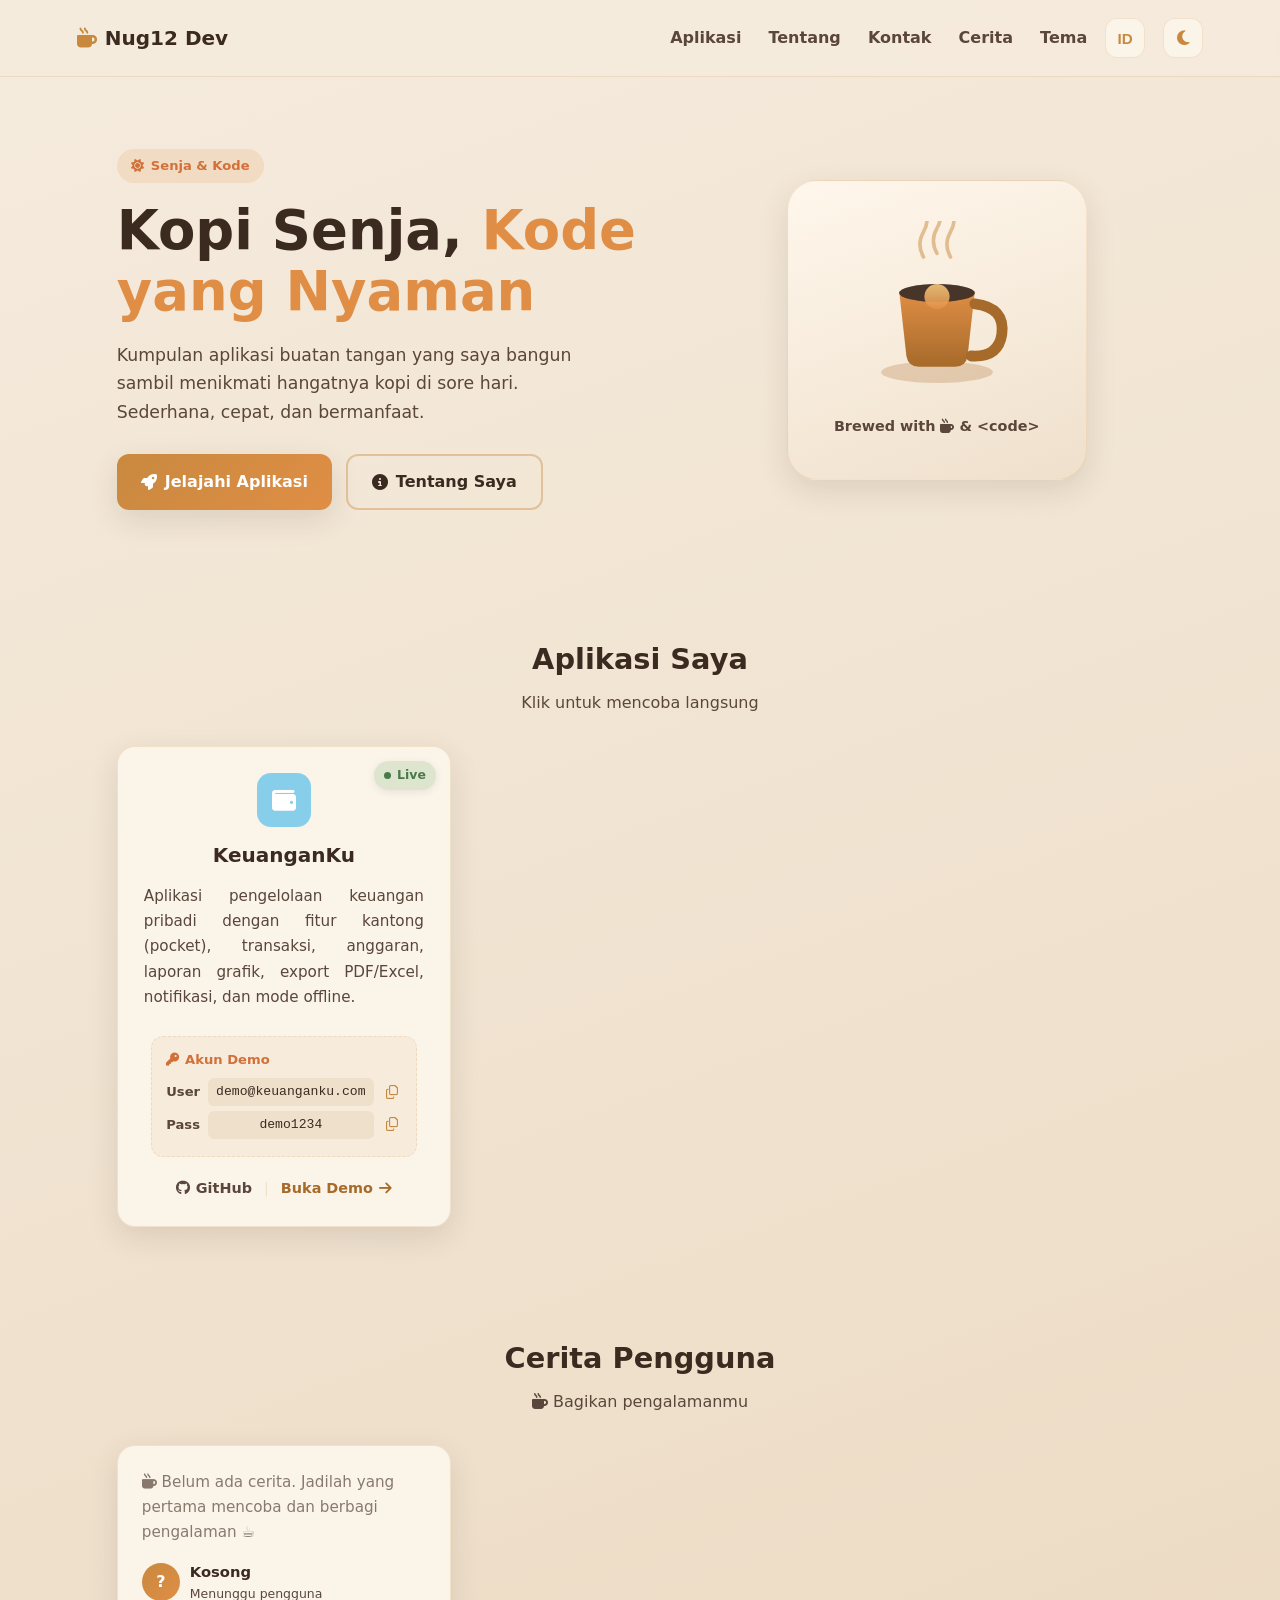
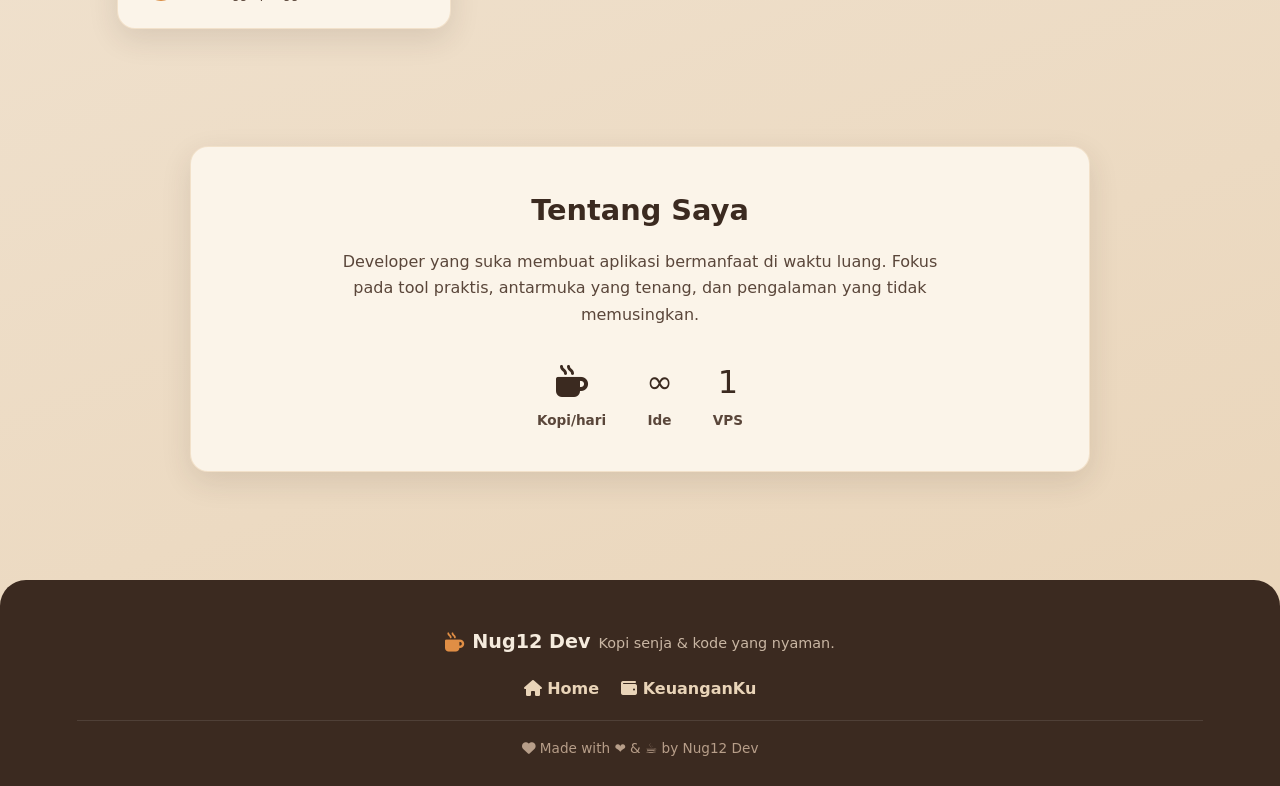
==== commit 35b77936: "feat: perbaikan tema.html (section header bilingual + icon SVG event), fix EN/ID toggle, deploy key " ====
--- a/index.html
+++ b/index.html
@@ -143,8 +143,8 @@
     </div>
 
     <script src="themes-data.js?v=16" defer></script>
-    <script src="themes-gallery.js?v=16" defer></script>
-    <script src="lang.js?v=9" defer></script>
-    <script src="script.js?v=10" defer></script>
+    <script src="themes-gallery.js?v=20" defer></script>
+    <script src="lang.js?v=18" defer></script>
+    <script src="script.js?v=13" defer></script>
 </body>
 </html>
